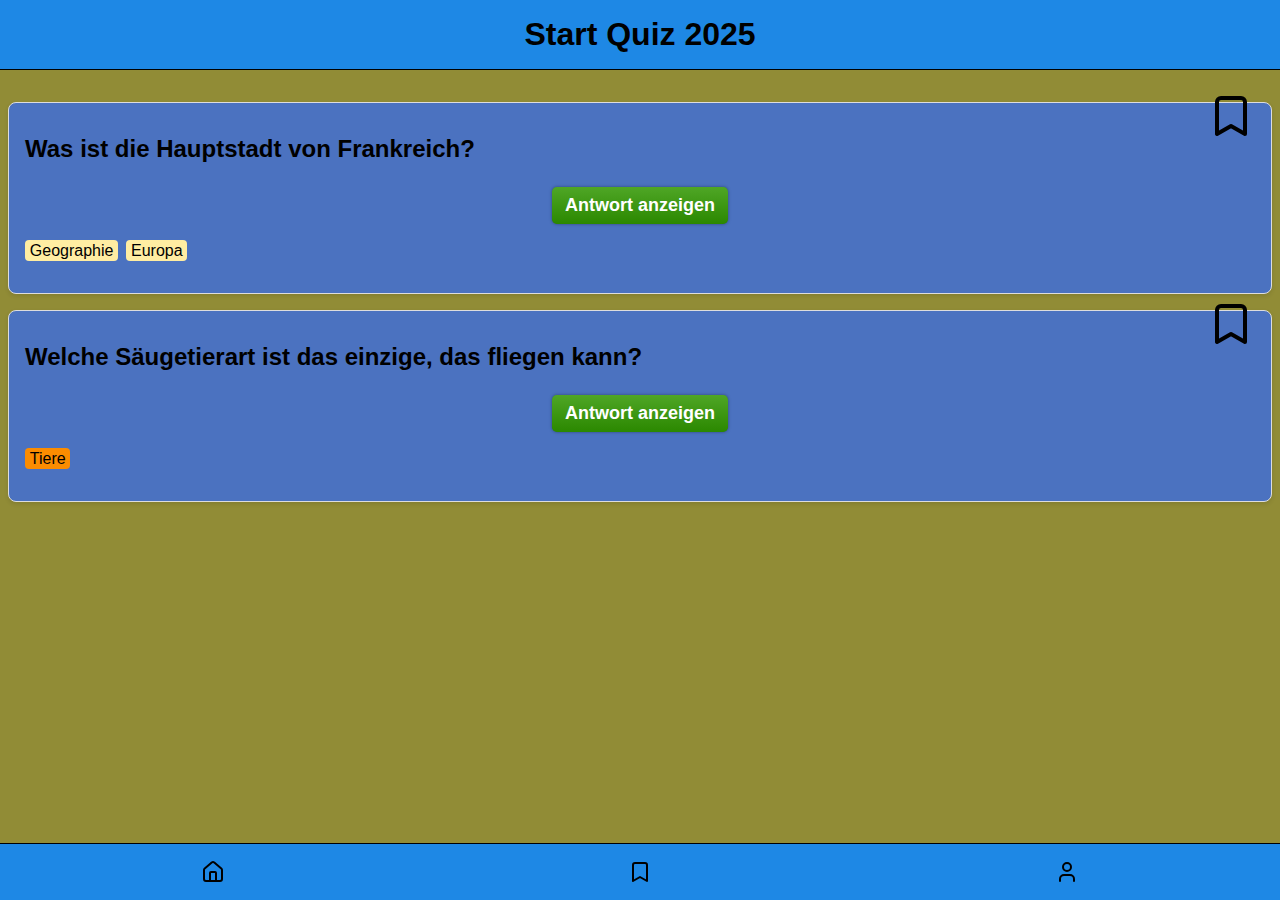
==== index.html @ 4fda11f4 "not finished event Listner" ====
<!DOCTYPE html>
<html lang="de">
	<head>
		<meta charset="UTF-8" />
		<meta name="viewport" content="width=device-width, initial-scale=1.0" />
		<title>Quiz App</title>
		<link rel="stylesheet" href="./css/styles.css" />
		<script src="./js/index.js" defer></script>
	</head>
	<!-- https://github.com/wd-bootcamp/ber-web-25-1-recap-project-1/blob/main/styles/styles.css -->
	<body class="layout">
		<header class="layout__heading">
			<h1>Start Quiz 2025</h1>
		</header>

		<main>
			<ul class="layout__card-list">
				<li>
					<article class="card">
						<h2 class="card__question">
							Was ist die Hauptstadt von Frankreich?
						</h2>
						<!-- <label for="answer-frankreich" class="sr-only"
								>Antwort auf die Frage: Was ist die Hauptstadt von
								Frankreich?</label
							>
							<input
								type="text"
								id="answer-frankreich"
								class="card-answer-field"
								placeholder="Ihre Antwort"
								aria-label="Antwort auf die Frage: Was ist die Hauptstadt von Frankreich?"
							/> -->
						<button
							class="card__button btn"
							data-js="btn-show-answer"
							data-js-questionId="card-1"
						>
							Antwort anzeigen
						</button>
						<div
							class="card__answer"
							data-js="answer-shown"
							data-js-answerId="card-1"
						>
							Paris
						</div>

						<ul class="card-list">
							<li class="card-list__item card-list__item--geographie">
								Geographie
							</li>
							<li class="card-list__item card-list__item--geographie">
								Europa
							</li>
						</ul>

						<button
							class="bookmark"
							data-js="btn-bookmark"
							title="Bookmark this card"
						>
							<!-- bookmark__icon---active -->
							<svg
								class="bookmark__icon"
								data-js="svgElement"
								data-js="bookmarked"
								xmlns="http://www.w3.org/2000/svg"
								width="24"
								height="24"
								viewBox="0 0 24 24"
								fill="none"
								stroke="currentColor"
								stroke-width="2"
								stroke-linecap="round"
								stroke-linejoin="round"
							>
								<path d="m19 21-7-4-7 4V5a2 2 0 0 1 2-2h10a2 2 0 0 1 2 2v16z" />
							</svg>
						</button>
					</article>
				</li>
				<li>
					<article class="card">
						<h2 class="card__question">
							Welche Säugetierart ist das einzige, das fliegen kann?
						</h2>
						<label for="answer-saeugetier" class="sr-only">
							Antwort auf die Frage: Welche Säugetierart ist das einzige, das
							fliegen kann?
						</label>
						<!-- <input
							type="text"
							id="answer-saeugetier"
							class="card-answer-field"
							placeholder="Ihre Antwort"
							aria-label="Antwort auf die Frage: Welche Säugetierart ist das einzige, das fliegen kann?"
						/> -->
						<button
							class="card__button btn"
							data-js="btn-show-answer"
							data-js-questionId="card-2"
						>
							Antwort anzeigen
						</button>
						<div
							class="card__answer"
							data-js="answer-shown"
							data-js-answerId="card-2"
						>
							Fledermaus
						</div>

						<ul class="card-list">
							<li class="card-list__item card-list__item--tiere">Tiere</li>
						</ul>

						<button
							class="bookmark"
							data-js="btn-bookmark"
							title="Bookmark this card"
						>
							<!-- bookmark__icon---active -->
							<svg
								class="bookmark__icon"
								data-js="svgElement"
								xmlns="http://www.w3.org/2000/svg"
								width="24"
								height="24"
								viewBox="0 0 24 24"
								fill="none"
								stroke="currentColor"
								stroke-width="2"
								stroke-linecap="round"
								stroke-linejoin="round"
							>
								<path d="m19 21-7-4-7 4V5a2 2 0 0 1 2-2h10a2 2 0 0 1 2 2v16z" />
							</svg>
						</button>
					</article>
				</li>
			</ul>

			<!-- <section class="quiz-section">
					<div class="card">
						<h2 class="card-title">Was ist die Hauptstadt von Frankreich?</h2>
						<label for="answer-france" class="sr-only"
							>Antwort auf die Frage: Was ist die Hauptstadt von
							Frankreich?</label
						>
						<input
							type="text"
							id="answer-frankreich"
							class="card-answer-field"
							placeholder="Ihre Antwort"
							aria-label="Antwort auf die Frage: Was ist die Hauptstadt von Frankreich?"
						/>
						<div class="card-category">
							<span class="card__tag card__tag--geographie">Geographie</span>
							<span class="card__tag card__tag--geographie">Europa</span>
						</div>
					</div>
				</section>
				<section class="quiz-section">
					<div class="card">
						<h2 class="card-title">
							In welchem Film spielt Leonardo DiCaprio den Charakter "Dom Cobb",
							der in die Träume anderer Menschen eindringen kann?
						</h2>
						<label for="answer-france" class="sr-only"
							>In welchem Film spielt Leonardo DiCaprio den Charakter "Dom
							Cobb", der in die Träume anderer Menschen eindringen kann?</label
						>
						<input
							type="text"
							id="answer-film"
							class="card-answer-field"
							placeholder="Ihre Antwort"
							aria-label="In welchem Film spielt Leonardo DiCaprio den Charakter 'Dom
							Cobb', der in die Träume anderer Menschen eindringen kann?"
						/>
						<div class="card-category">
							<span class="card__tag card__tag--filme">Film</span>
							<span class="card__tag card__tag--actor">Schauspieler</span>
						</div>
					</div>
				</section>
				<section class="quiz-section">
					<div class="card">
						<h2 class="card-title">
							Welche Säugetierart ist das einzige, das fliegen kann?
						</h2>
						<label for="answer-saeugetier" class="sr-only"
							>Welche Säugetierart ist das einzige, das fliegen kann?</label
						>
						<input
							type="text"
							id="answer-saeugetier"
							class="card-answer-field"
							placeholder="Ihre Antwort"
							aria-label="Antwort auf die Frage: Welche Säugetierart ist das einzige, das fliegen kann?"
						/>
						<div class="card-category">
							<span class="card__tag card__tag--tiere">Tierwelt</span>
						</div>
					</div>
				</section> -->
		</main>

		<nav class="layout__navigation">
			<ul class="nav">
				<li class="nav__item">
					<a class="nav__link nav__link--active" href="/" title="Home">
						<svg
							xmlns="http://www.w3.org/2000/svg"
							width="24"
							height="24"
							viewBox="0 0 24 24"
							fill="none"
							stroke="currentColor"
							stroke-width="2"
							stroke-linecap="round"
							stroke-linejoin="round"
							class="lucide lucide-house"
						>
							<path id="home" d="M15 21v-8a1 1 0 0 0-1-1h-4a1 1 0 0 0-1 1v8" />
							<path
								d="M3 10a2 2 0 0 1 .709-1.528l7-5.999a2 2 0 0 1 2.582 0l7 5.999A2 2 0 0 1 21 10v9a2 2 0 0 1-2 2H5a2 2 0 0 1-2-2z"
							/>
						</svg>
					</a>
				</li>
				<li class="nav__item">
					<a class="nav__link" href="/bookmarks.html" title="Bookmarks">
						<svg
							xmlns="http://www.w3.org/2000/svg"
							width="24"
							height="24"
							viewBox="0 0 24 24"
							fill="none"
							stroke="currentColor"
							stroke-width="2"
							stroke-linecap="round"
							stroke-linejoin="round"
							class="lucide lucide-bookmark"
						>
							<path d="m19 21-7-4-7 4V5a2 2 0 0 1 2-2h10a2 2 0 0 1 2 2v16z" />
						</svg>
					</a>
				</li>
				<li class="nav__item">
					<a
						class="nav__link"
						class="nav__link"
						href="/profile.html"
						title="Profile"
					>
						<svg
							xmlns="http://www.w3.org/2000/svg"
							width="24"
							height="24"
							viewBox="0 0 24 24"
							fill="none"
							stroke="currentColor"
							stroke-width="2"
							stroke-linecap="round"
							stroke-linejoin="round"
							class="lucide lucide-user"
						>
							<path d="M19 21v-2a4 4 0 0 0-4-4H9a4 4 0 0 0-4 4v2" />
							<circle cx="12" cy="7" r="4" />
						</svg>
					</a>
				</li>
			</ul>
		</nav>
	</body>
</html>
---- css/styles.css ----
@import "global.css";
@import "components/layout.css";
@import "components/button.css";
/* @import "components/card.css"; */
@import "components/cards.css";
@import "components/navigation.css";
@import "components/bookmark.css";
@import "components/tag-list.css";


/* 
@import "./components/profile.css";
@import "./components/counter.css";
@import "./components/dark-mode.css"; */
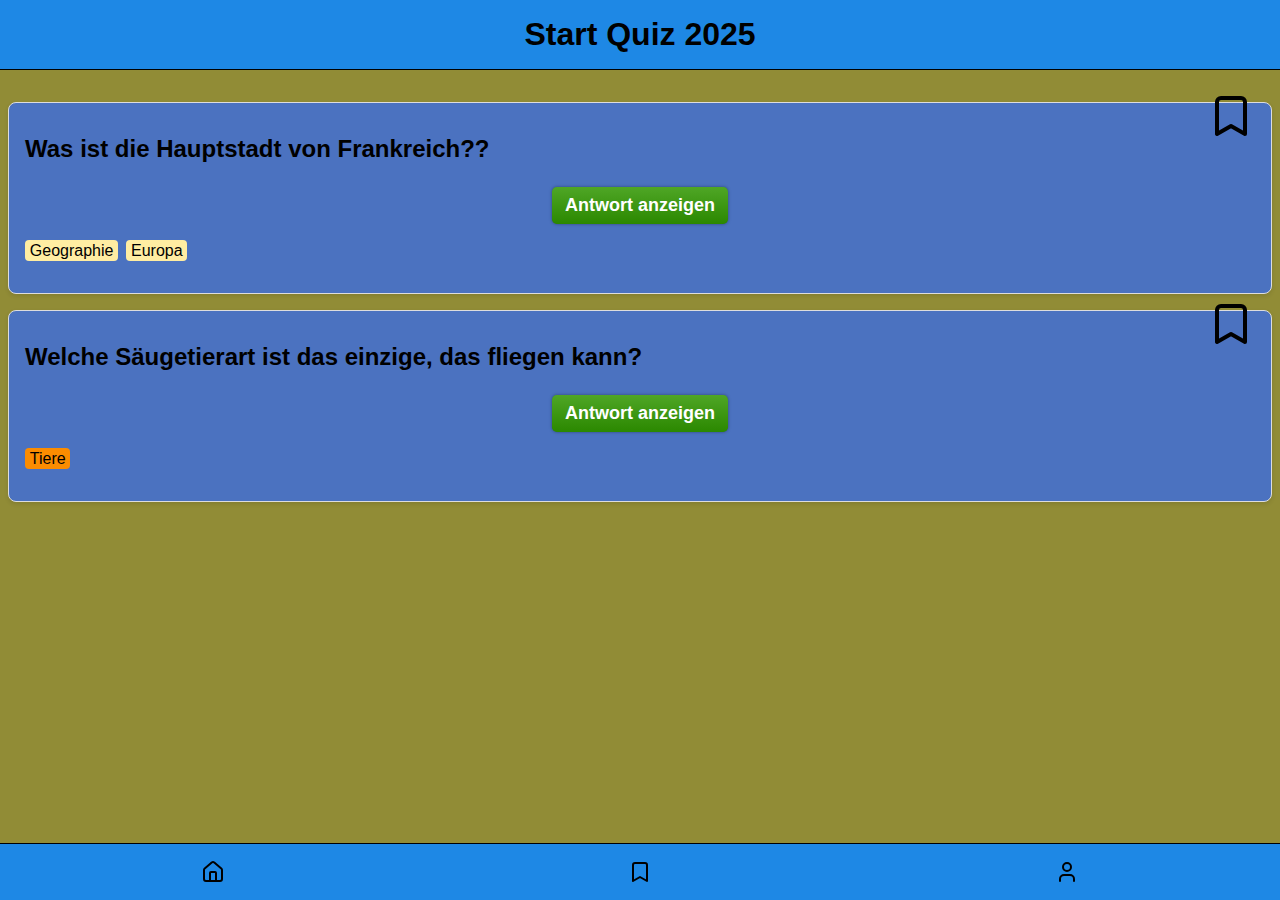
==== commit 5a689419: "Test" ====
--- a/index.html
+++ b/index.html
@@ -18,7 +18,7 @@
 				<li>
 					<article class="card">
 						<h2 class="card__question">
-							Was ist die Hauptstadt von Frankreich?
+							Was ist die Hauptstadt von Frankreich??
 						</h2>
 						<!-- <label for="answer-frankreich" class="sr-only"
 								>Antwort auf die Frage: Was ist die Hauptstadt von
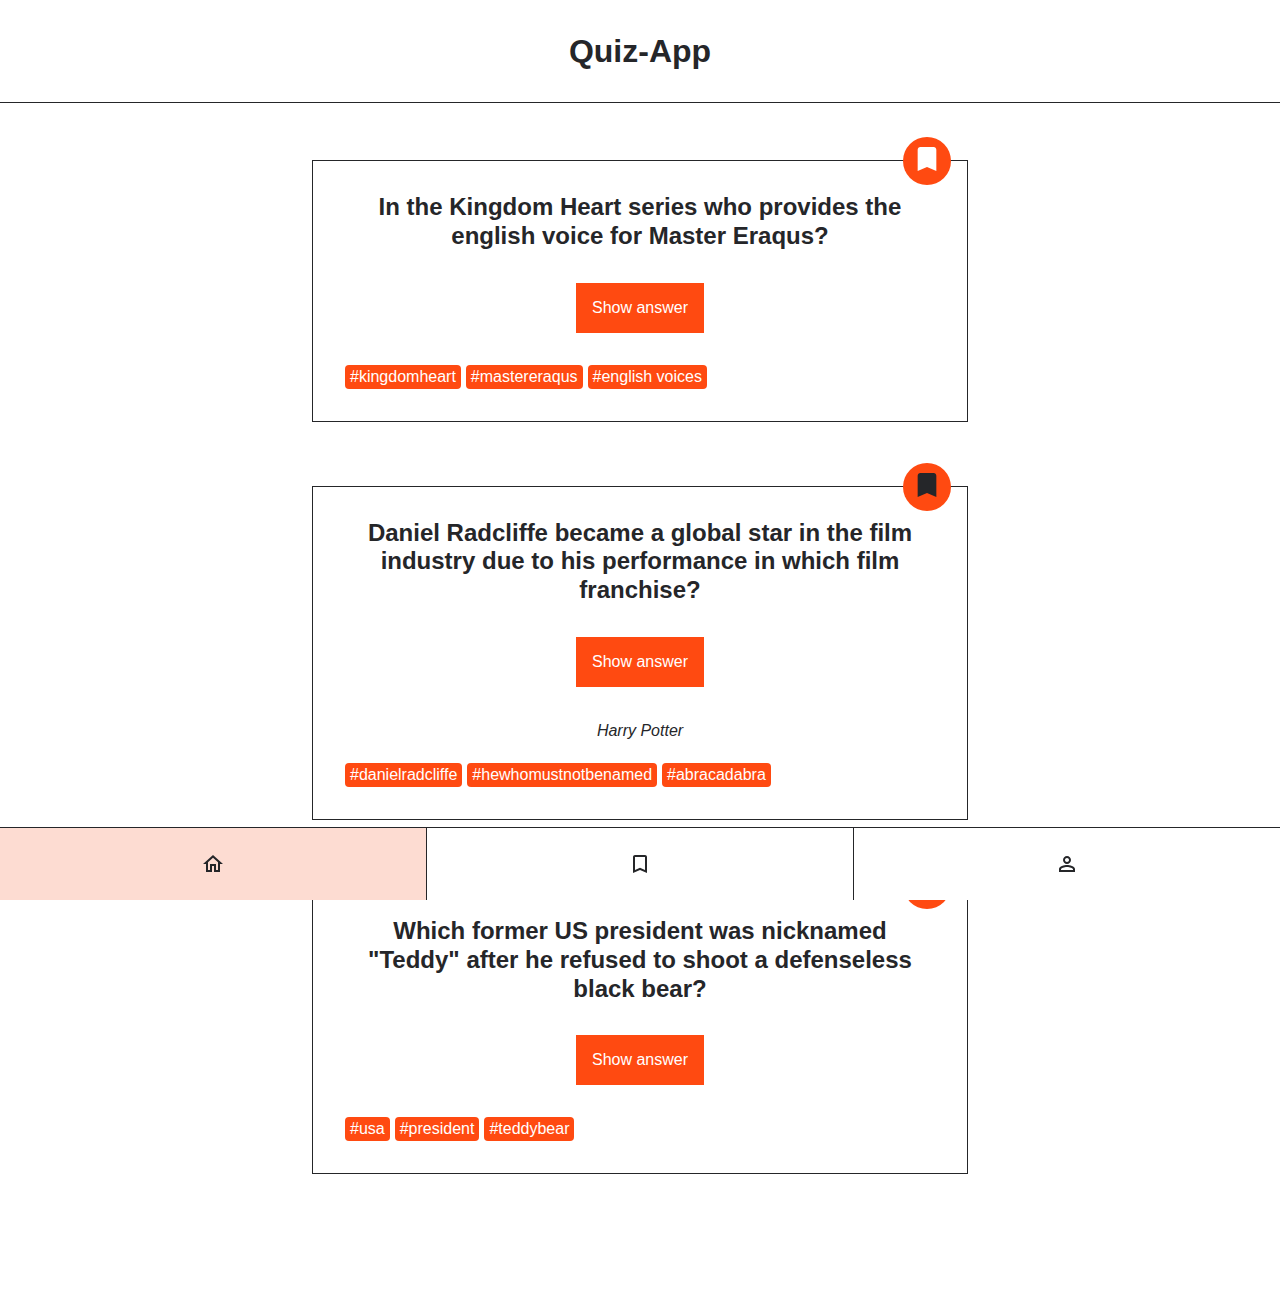
==== commit 9c4427c1: "Add initial project structure with styles, components, and configuration files" ====
--- a/index.html
+++ b/index.html
@@ -1,278 +1,181 @@
 <!DOCTYPE html>
-<html lang="de">
-	<head>
-		<meta charset="UTF-8" />
-		<meta name="viewport" content="width=device-width, initial-scale=1.0" />
-		<title>Quiz App</title>
-		<link rel="stylesheet" href="./css/styles.css" />
-		<script src="./js/index.js" defer></script>
-	</head>
-	<!-- https://github.com/wd-bootcamp/ber-web-25-1-recap-project-1/blob/main/styles/styles.css -->
-	<body class="layout">
-		<header class="layout__heading">
-			<h1>Start Quiz 2025</h1>
-		</header>
+<html lang="en">
+  <head>
+    <meta charset="UTF-8" />
+    <meta http-equiv="X-UA-Compatible" content="IE=edge" />
+    <meta name="viewport" content="width=device-width, initial-scale=1.0" />
+    <title>Quiz-App</title>
+    <link rel="stylesheet" href="./styles.css" />
+  </head>
+  <body>
+    <header class="header">
+      <h1 class="header__title">Quiz-App</h1>
+    </header>
+    <main>
+      <ul class="card-list">
+        <!--
+                FIRST CARD
+              -->
+        <li class="card-list__item">
+          <article class="card">
+            <h2 class="card__question">
+              In the Kingdom Heart series who provides the english voice for
+              Master Eraqus?
+            </h2>
+            <button class="card__button-answer" type="button">
+              Show answer
+            </button>
+            <p class="card__answer">Mark Hamill</p>
+            <ul class="card__tag-list">
+              <li class="card__tag-list-item">#kingdomheart</li>
+              <li class="card__tag-list-item">#mastereraqus</li>
+              <li class="card__tag-list-item">#english voices</li>
+            </ul>
+            <div class="card__button-bookmark">
+              <button class="bookmark" aria-label="bookmark" type="button">
+                <svg
+                  class="bookmark__icon"
+                  xmlns="http://www.w3.org/2000/svg"
+                  viewbox="0 0 24 24"
+                >
+                  <path
+                    d="M17 3H7c-1.1 0-2 .9-2 2v16l7-3 7 3V5c0-1.1-.9-2-2-2z"
+                  />
+                </svg>
+              </button>
+            </div>
+          </article>
+        </li>
+        <!--
+                SECOND CARD
+              -->
+        <li class="card-list__item">
+          <article class="card">
+            <h2 class="card__question">
+              Daniel Radcliffe became a global star in the film industry due to
+              his performance in which film franchise?
+            </h2>
+            <button class="card__button-answer" type="button">
+              Show answer
+            </button>
+            <p class="card__answer card__answer--active">Harry Potter</p>
+            <ul class="card__tag-list">
+              <li class="card__tag-list-item">#danielradcliffe</li>
+              <li class="card__tag-list-item">#hewhomustnotbenamed</li>
+              <li class="card__tag-list-item">#abracadabra</li>
+            </ul>
+            <div class="card__button-bookmark">
+              <button
+                class="bookmark bookmark--active"
+                aria-label="bookmark"
+                type="button"
+              >
+                <svg
+                  class="bookmark__icon"
+                  xmlns="http://www.w3.org/2000/svg"
+                  viewbox="0 0 24 24"
+                >
+                  <path
+                    d="M17 3H7c-1.1 0-2 .9-2 2v16l7-3 7 3V5c0-1.1-.9-2-2-2z"
+                  />
+                </svg>
+              </button>
+            </div>
+          </article>
+        </li>
+        <!--
+                THIRD CARD
+              -->
+        <li class="card-list__item">
+          <article class="card">
+            <h2 class="card__question">
+              Which former US president was nicknamed &quot;Teddy&quot; after he
+              refused to shoot a defenseless black bear?
+            </h2>
+            <button class="card__button-answer" type="button">
+              Show answer
+            </button>
+            <p class="card__answer">Theodore Roosevelt</p>
+            <ul class="card__tag-list">
+              <li class="card__tag-list-item">#usa</li>
+              <li class="card__tag-list-item">#president</li>
+              <li class="card__tag-list-item">#teddybear</li>
+            </ul>
+            <div class="card__button-bookmark">
+              <button class="bookmark" aria-label="bookmark" type="button">
+                <svg
+                  class="bookmark__icon"
+                  xmlns="http://www.w3.org/2000/svg"
+                  viewbox="0 0 24 24"
+                >
+                  <path
+                    d="M17 3H7c-1.1 0-2 .9-2 2v16l7-3 7 3V5c0-1.1-.9-2-2-2z"
+                  />
+                </svg>
+              </button>
+            </div>
+          </article>
+        </li>
+      </ul>
+    </main>
 
-		<main>
-			<ul class="layout__card-list">
-				<li>
-					<article class="card">
-						<h2 class="card__question">
-							Was ist die Hauptstadt von Frankreich??
-						</h2>
-						<!-- <label for="answer-frankreich" class="sr-only"
-								>Antwort auf die Frage: Was ist die Hauptstadt von
-								Frankreich?</label
-							>
-							<input
-								type="text"
-								id="answer-frankreich"
-								class="card-answer-field"
-								placeholder="Ihre Antwort"
-								aria-label="Antwort auf die Frage: Was ist die Hauptstadt von Frankreich?"
-							/> -->
-						<button
-							class="card__button btn"
-							data-js="btn-show-answer"
-							data-js-questionId="card-1"
-						>
-							Antwort anzeigen
-						</button>
-						<div
-							class="card__answer"
-							data-js="answer-shown"
-							data-js-answerId="card-1"
-						>
-							Paris
-						</div>
-
-						<ul class="card-list">
-							<li class="card-list__item card-list__item--geographie">
-								Geographie
-							</li>
-							<li class="card-list__item card-list__item--geographie">
-								Europa
-							</li>
-						</ul>
-
-						<button
-							class="bookmark"
-							data-js="btn-bookmark"
-							title="Bookmark this card"
-						>
-							<!-- bookmark__icon---active -->
-							<svg
-								class="bookmark__icon"
-								data-js="svgElement"
-								data-js="bookmarked"
-								xmlns="http://www.w3.org/2000/svg"
-								width="24"
-								height="24"
-								viewBox="0 0 24 24"
-								fill="none"
-								stroke="currentColor"
-								stroke-width="2"
-								stroke-linecap="round"
-								stroke-linejoin="round"
-							>
-								<path d="m19 21-7-4-7 4V5a2 2 0 0 1 2-2h10a2 2 0 0 1 2 2v16z" />
-							</svg>
-						</button>
-					</article>
-				</li>
-				<li>
-					<article class="card">
-						<h2 class="card__question">
-							Welche Säugetierart ist das einzige, das fliegen kann?
-						</h2>
-						<label for="answer-saeugetier" class="sr-only">
-							Antwort auf die Frage: Welche Säugetierart ist das einzige, das
-							fliegen kann?
-						</label>
-						<!-- <input
-							type="text"
-							id="answer-saeugetier"
-							class="card-answer-field"
-							placeholder="Ihre Antwort"
-							aria-label="Antwort auf die Frage: Welche Säugetierart ist das einzige, das fliegen kann?"
-						/> -->
-						<button
-							class="card__button btn"
-							data-js="btn-show-answer"
-							data-js-questionId="card-2"
-						>
-							Antwort anzeigen
-						</button>
-						<div
-							class="card__answer"
-							data-js="answer-shown"
-							data-js-answerId="card-2"
-						>
-							Fledermaus
-						</div>
-
-						<ul class="card-list">
-							<li class="card-list__item card-list__item--tiere">Tiere</li>
-						</ul>
-
-						<button
-							class="bookmark"
-							data-js="btn-bookmark"
-							title="Bookmark this card"
-						>
-							<!-- bookmark__icon---active -->
-							<svg
-								class="bookmark__icon"
-								data-js="svgElement"
-								xmlns="http://www.w3.org/2000/svg"
-								width="24"
-								height="24"
-								viewBox="0 0 24 24"
-								fill="none"
-								stroke="currentColor"
-								stroke-width="2"
-								stroke-linecap="round"
-								stroke-linejoin="round"
-							>
-								<path d="m19 21-7-4-7 4V5a2 2 0 0 1 2-2h10a2 2 0 0 1 2 2v16z" />
-							</svg>
-						</button>
-					</article>
-				</li>
-			</ul>
-
-			<!-- <section class="quiz-section">
-					<div class="card">
-						<h2 class="card-title">Was ist die Hauptstadt von Frankreich?</h2>
-						<label for="answer-france" class="sr-only"
-							>Antwort auf die Frage: Was ist die Hauptstadt von
-							Frankreich?</label
-						>
-						<input
-							type="text"
-							id="answer-frankreich"
-							class="card-answer-field"
-							placeholder="Ihre Antwort"
-							aria-label="Antwort auf die Frage: Was ist die Hauptstadt von Frankreich?"
-						/>
-						<div class="card-category">
-							<span class="card__tag card__tag--geographie">Geographie</span>
-							<span class="card__tag card__tag--geographie">Europa</span>
-						</div>
-					</div>
-				</section>
-				<section class="quiz-section">
-					<div class="card">
-						<h2 class="card-title">
-							In welchem Film spielt Leonardo DiCaprio den Charakter "Dom Cobb",
-							der in die Träume anderer Menschen eindringen kann?
-						</h2>
-						<label for="answer-france" class="sr-only"
-							>In welchem Film spielt Leonardo DiCaprio den Charakter "Dom
-							Cobb", der in die Träume anderer Menschen eindringen kann?</label
-						>
-						<input
-							type="text"
-							id="answer-film"
-							class="card-answer-field"
-							placeholder="Ihre Antwort"
-							aria-label="In welchem Film spielt Leonardo DiCaprio den Charakter 'Dom
-							Cobb', der in die Träume anderer Menschen eindringen kann?"
-						/>
-						<div class="card-category">
-							<span class="card__tag card__tag--filme">Film</span>
-							<span class="card__tag card__tag--actor">Schauspieler</span>
-						</div>
-					</div>
-				</section>
-				<section class="quiz-section">
-					<div class="card">
-						<h2 class="card-title">
-							Welche Säugetierart ist das einzige, das fliegen kann?
-						</h2>
-						<label for="answer-saeugetier" class="sr-only"
-							>Welche Säugetierart ist das einzige, das fliegen kann?</label
-						>
-						<input
-							type="text"
-							id="answer-saeugetier"
-							class="card-answer-field"
-							placeholder="Ihre Antwort"
-							aria-label="Antwort auf die Frage: Welche Säugetierart ist das einzige, das fliegen kann?"
-						/>
-						<div class="card-category">
-							<span class="card__tag card__tag--tiere">Tierwelt</span>
-						</div>
-					</div>
-				</section> -->
-		</main>
-
-		<nav class="layout__navigation">
-			<ul class="nav">
-				<li class="nav__item">
-					<a class="nav__link nav__link--active" href="/" title="Home">
-						<svg
-							xmlns="http://www.w3.org/2000/svg"
-							width="24"
-							height="24"
-							viewBox="0 0 24 24"
-							fill="none"
-							stroke="currentColor"
-							stroke-width="2"
-							stroke-linecap="round"
-							stroke-linejoin="round"
-							class="lucide lucide-house"
-						>
-							<path id="home" d="M15 21v-8a1 1 0 0 0-1-1h-4a1 1 0 0 0-1 1v8" />
-							<path
-								d="M3 10a2 2 0 0 1 .709-1.528l7-5.999a2 2 0 0 1 2.582 0l7 5.999A2 2 0 0 1 21 10v9a2 2 0 0 1-2 2H5a2 2 0 0 1-2-2z"
-							/>
-						</svg>
-					</a>
-				</li>
-				<li class="nav__item">
-					<a class="nav__link" href="/bookmarks.html" title="Bookmarks">
-						<svg
-							xmlns="http://www.w3.org/2000/svg"
-							width="24"
-							height="24"
-							viewBox="0 0 24 24"
-							fill="none"
-							stroke="currentColor"
-							stroke-width="2"
-							stroke-linecap="round"
-							stroke-linejoin="round"
-							class="lucide lucide-bookmark"
-						>
-							<path d="m19 21-7-4-7 4V5a2 2 0 0 1 2-2h10a2 2 0 0 1 2 2v16z" />
-						</svg>
-					</a>
-				</li>
-				<li class="nav__item">
-					<a
-						class="nav__link"
-						class="nav__link"
-						href="/profile.html"
-						title="Profile"
-					>
-						<svg
-							xmlns="http://www.w3.org/2000/svg"
-							width="24"
-							height="24"
-							viewBox="0 0 24 24"
-							fill="none"
-							stroke="currentColor"
-							stroke-width="2"
-							stroke-linecap="round"
-							stroke-linejoin="round"
-							class="lucide lucide-user"
-						>
-							<path d="M19 21v-2a4 4 0 0 0-4-4H9a4 4 0 0 0-4 4v2" />
-							<circle cx="12" cy="7" r="4" />
-						</svg>
-					</a>
-				</li>
-			</ul>
-		</nav>
-	</body>
+    <nav class="navigation">
+      <ul class="navigation__list">
+        <li class="navigation__list-item navigation__list-item--active">
+          <a
+            class="navigation__link"
+            href="index.html"
+            aria-label="go to home page"
+          >
+            <svg
+              xmlns="http://www.w3.org/2000/svg"
+              height="24px"
+              viewbox="0 0 24 24"
+              width="24px"
+            >
+              <path
+                d="M12 5.69l5 4.5V18h-2v-6H9v6H7v-7.81l5-4.5M12 3L2 12h3v8h6v-6h2v6h6v-8h3L12 3z"
+              />
+            </svg>
+          </a>
+        </li>
+        <li class="navigation__list-item">
+          <a
+            class="navigation__link"
+            href="bookmarks.html"
+            aria-label="go to bookmarks page"
+          >
+            <svg
+              xmlns="http://www.w3.org/2000/svg"
+              height="24px"
+              viewbox="0 0 24 24"
+              width="24px"
+            >
+              <path
+                d="M17 3H7c-1.1 0-2 .9-2 2v16l7-3 7 3V5c0-1.1-.9-2-2-2zm0 15l-5-2.18L7 18V5h10v13z"
+              />
+            </svg>
+          </a>
+        </li>
+        <li class="navigation__list-item">
+          <a
+            class="navigation__link"
+            href="profile.html"
+            aria-label="go to profile page"
+          >
+            <svg
+              xmlns="http://www.w3.org/2000/svg"
+              height="24px"
+              viewbox="0 0 24 24"
+              width="24px"
+            >
+              <path
+                d="M12 6c1.1 0 2 .9 2 2s-.9 2-2 2-2-.9-2-2 .9-2 2-2m0 9c2.7 0 5.8 1.29 6 2v1H6v-.99c.2-.72 3.3-2.01 6-2.01m0-11C9.79 4 8 5.79 8 8s1.79 4 4 4 4-1.79 4-4-1.79-4-4-4zm0 9c-2.67 0-8 1.34-8 4v3h16v-3c0-2.66-5.33-4-8-4z"
+              />
+            </svg>
+          </a>
+        </li>
+      </ul>
+    </nav>
+  </body>
 </html>
--- a/styles.css
+++ b/styles.css
@@ -0,0 +1,9 @@
+@import "./global.css";
+
+@import "./components/bookmark/bookmark.css";
+@import "./components/card-list/card-list.css";
+@import "./components/card/card.css";
+@import "./components/header/header.css";
+@import "./components/navigation/navigation.css";
+@import "./components/profile/profile.css";
+@import "./components/counter-list/counter-list.css";
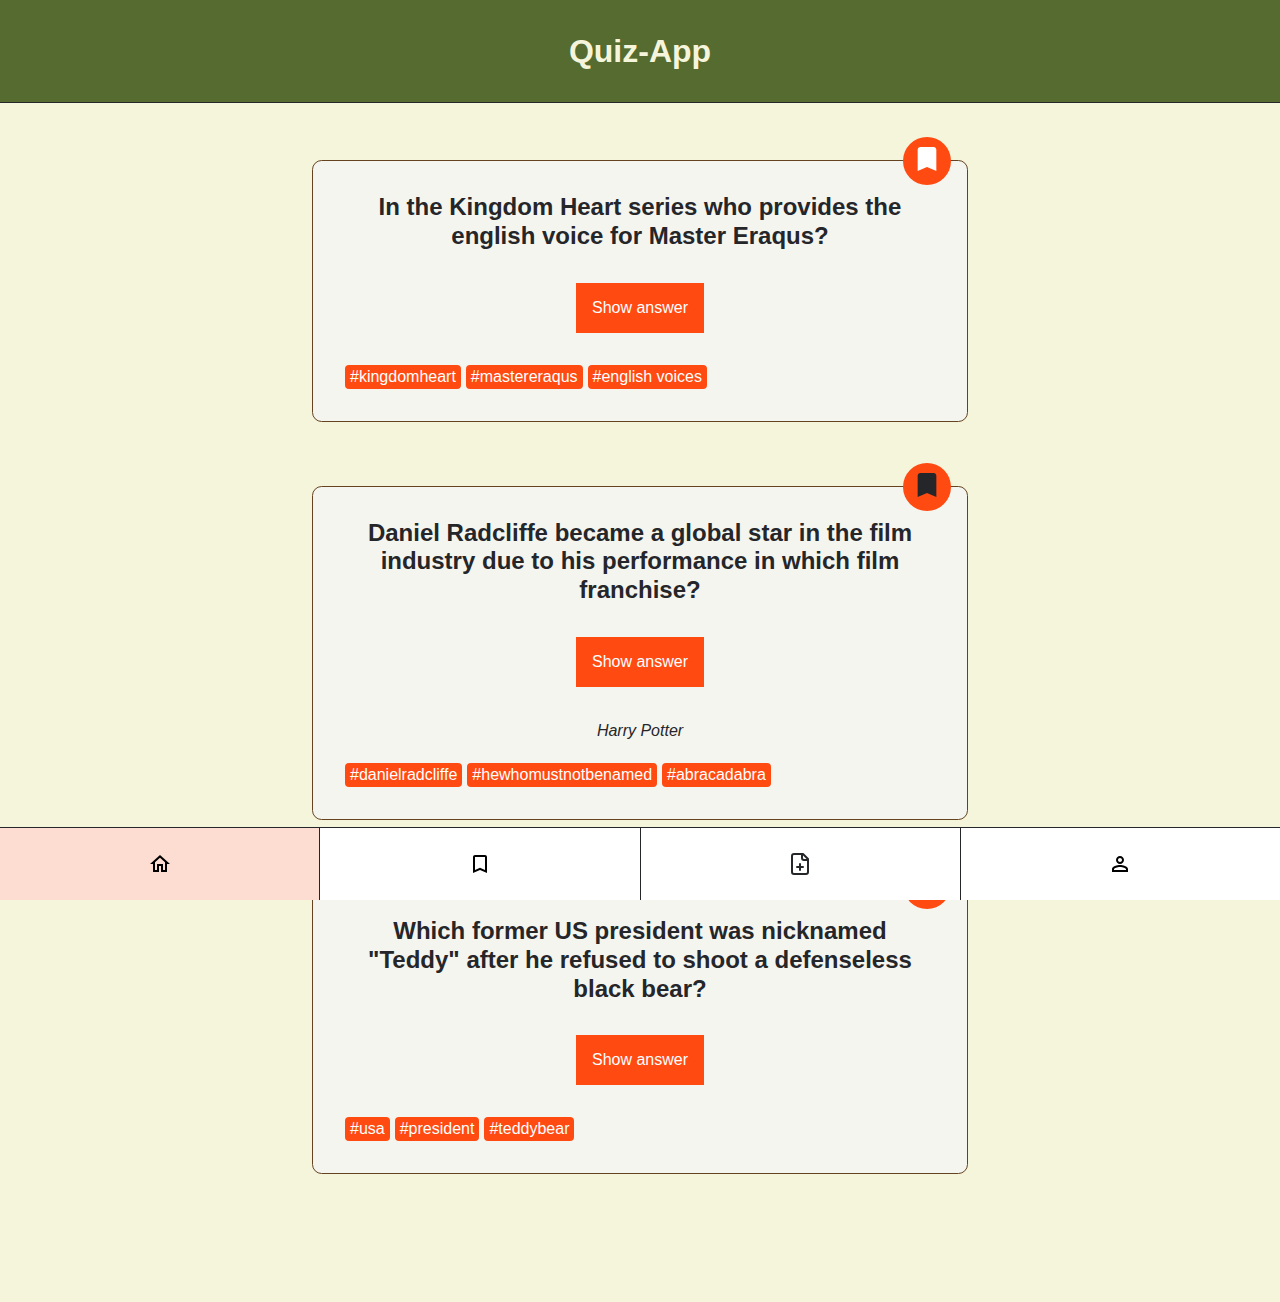
==== commit 616a6e02: "Add new card creation page and update navigation links" ====
--- a/index.html
+++ b/index.html
@@ -1,181 +1,218 @@
 <!DOCTYPE html>
 <html lang="en">
-  <head>
-    <meta charset="UTF-8" />
-    <meta http-equiv="X-UA-Compatible" content="IE=edge" />
-    <meta name="viewport" content="width=device-width, initial-scale=1.0" />
-    <title>Quiz-App</title>
-    <link rel="stylesheet" href="./styles.css" />
-  </head>
-  <body>
-    <header class="header">
-      <h1 class="header__title">Quiz-App</h1>
-    </header>
-    <main>
-      <ul class="card-list">
-        <!--
+	<head>
+		<meta charset="UTF-8" />
+		<meta http-equiv="X-UA-Compatible" content="IE=edge" />
+		<meta name="viewport" content="width=device-width, initial-scale=1.0" />
+		<title>Quiz-App Part 2</title>
+		<link rel="stylesheet" href="./styles.css" />
+		<script src="index.js" defer></script>
+	</head>
+	<body>
+		<header class="header">
+			<h1 class="header__title">Quiz-App</h1>
+		</header>
+		<main>
+			<ul class="card-list">
+				<!--
                 FIRST CARD
               -->
-        <li class="card-list__item">
-          <article class="card">
-            <h2 class="card__question">
-              In the Kingdom Heart series who provides the english voice for
-              Master Eraqus?
-            </h2>
-            <button class="card__button-answer" type="button">
-              Show answer
-            </button>
-            <p class="card__answer">Mark Hamill</p>
-            <ul class="card__tag-list">
-              <li class="card__tag-list-item">#kingdomheart</li>
-              <li class="card__tag-list-item">#mastereraqus</li>
-              <li class="card__tag-list-item">#english voices</li>
-            </ul>
-            <div class="card__button-bookmark">
-              <button class="bookmark" aria-label="bookmark" type="button">
-                <svg
-                  class="bookmark__icon"
-                  xmlns="http://www.w3.org/2000/svg"
-                  viewbox="0 0 24 24"
-                >
-                  <path
-                    d="M17 3H7c-1.1 0-2 .9-2 2v16l7-3 7 3V5c0-1.1-.9-2-2-2z"
-                  />
-                </svg>
-              </button>
-            </div>
-          </article>
-        </li>
-        <!--
+				<li class="card-list__item">
+					<article class="card">
+						<h2 class="card__question" data-js="question-card">
+							In the Kingdom Heart series who provides the english voice for
+							Master Eraqus?
+						</h2>
+						<button
+							class="card__button-answer"
+							type="button"
+							data-js="btn-show-answer"
+						>
+							Show answer
+						</button>
+						<p class="card__answer" data-js="answer-card">Mark Hamill</p>
+						<ul class="card__tag-list">
+							<li class="card__tag-list-item">#kingdomheart</li>
+							<li class="card__tag-list-item">#mastereraqus</li>
+							<li class="card__tag-list-item">#english voices</li>
+						</ul>
+						<div class="card__button-bookmark">
+							<button
+								class="bookmark"
+								aria-label="bookmark"
+								type="button"
+								data-js="btn-bookmark"
+							>
+								<svg
+									class="bookmark__icon"
+									xmlns="http://www.w3.org/2000/svg"
+									viewbox="0 0 24 24"
+								>
+									<path
+										d="M17 3H7c-1.1 0-2 .9-2 2v16l7-3 7 3V5c0-1.1-.9-2-2-2z"
+									/>
+								</svg>
+							</button>
+						</div>
+					</article>
+				</li>
+				<!--
                 SECOND CARD
               -->
-        <li class="card-list__item">
-          <article class="card">
-            <h2 class="card__question">
-              Daniel Radcliffe became a global star in the film industry due to
-              his performance in which film franchise?
-            </h2>
-            <button class="card__button-answer" type="button">
-              Show answer
-            </button>
-            <p class="card__answer card__answer--active">Harry Potter</p>
-            <ul class="card__tag-list">
-              <li class="card__tag-list-item">#danielradcliffe</li>
-              <li class="card__tag-list-item">#hewhomustnotbenamed</li>
-              <li class="card__tag-list-item">#abracadabra</li>
-            </ul>
-            <div class="card__button-bookmark">
-              <button
-                class="bookmark bookmark--active"
-                aria-label="bookmark"
-                type="button"
-              >
-                <svg
-                  class="bookmark__icon"
-                  xmlns="http://www.w3.org/2000/svg"
-                  viewbox="0 0 24 24"
-                >
-                  <path
-                    d="M17 3H7c-1.1 0-2 .9-2 2v16l7-3 7 3V5c0-1.1-.9-2-2-2z"
-                  />
-                </svg>
-              </button>
-            </div>
-          </article>
-        </li>
-        <!--
+				<li class="card-list__item">
+					<article class="card">
+						<h2 class="card__question">
+							Daniel Radcliffe became a global star in the film industry due to
+							his performance in which film franchise?
+						</h2>
+						<button class="card__button-answer" type="button">
+							Show answer
+						</button>
+						<p class="card__answer card__answer--active">Harry Potter</p>
+						<ul class="card__tag-list">
+							<li class="card__tag-list-item">#danielradcliffe</li>
+							<li class="card__tag-list-item">#hewhomustnotbenamed</li>
+							<li class="card__tag-list-item">#abracadabra</li>
+						</ul>
+						<div class="card__button-bookmark">
+							<button
+								class="bookmark bookmark--active"
+								aria-label="bookmark"
+								type="button"
+							>
+								<svg
+									class="bookmark__icon"
+									xmlns="http://www.w3.org/2000/svg"
+									viewbox="0 0 24 24"
+								>
+									<path
+										d="M17 3H7c-1.1 0-2 .9-2 2v16l7-3 7 3V5c0-1.1-.9-2-2-2z"
+									/>
+								</svg>
+							</button>
+						</div>
+					</article>
+				</li>
+				<!--
                 THIRD CARD
               -->
-        <li class="card-list__item">
-          <article class="card">
-            <h2 class="card__question">
-              Which former US president was nicknamed &quot;Teddy&quot; after he
-              refused to shoot a defenseless black bear?
-            </h2>
-            <button class="card__button-answer" type="button">
-              Show answer
-            </button>
-            <p class="card__answer">Theodore Roosevelt</p>
-            <ul class="card__tag-list">
-              <li class="card__tag-list-item">#usa</li>
-              <li class="card__tag-list-item">#president</li>
-              <li class="card__tag-list-item">#teddybear</li>
-            </ul>
-            <div class="card__button-bookmark">
-              <button class="bookmark" aria-label="bookmark" type="button">
-                <svg
-                  class="bookmark__icon"
-                  xmlns="http://www.w3.org/2000/svg"
-                  viewbox="0 0 24 24"
-                >
-                  <path
-                    d="M17 3H7c-1.1 0-2 .9-2 2v16l7-3 7 3V5c0-1.1-.9-2-2-2z"
-                  />
-                </svg>
-              </button>
-            </div>
-          </article>
-        </li>
-      </ul>
-    </main>
+				<li class="card-list__item">
+					<article class="card">
+						<h2 class="card__question">
+							Which former US president was nicknamed &quot;Teddy&quot; after he
+							refused to shoot a defenseless black bear?
+						</h2>
+						<button class="card__button-answer" type="button">
+							Show answer
+						</button>
+						<p class="card__answer">Theodore Roosevelt</p>
+						<ul class="card__tag-list">
+							<li class="card__tag-list-item">#usa</li>
+							<li class="card__tag-list-item">#president</li>
+							<li class="card__tag-list-item">#teddybear</li>
+						</ul>
+						<div class="card__button-bookmark">
+							<button class="bookmark" aria-label="bookmark" type="button">
+								<svg
+									class="bookmark__icon"
+									xmlns="http://www.w3.org/2000/svg"
+									viewbox="0 0 24 24"
+								>
+									<path
+										d="M17 3H7c-1.1 0-2 .9-2 2v16l7-3 7 3V5c0-1.1-.9-2-2-2z"
+									/>
+								</svg>
+							</button>
+						</div>
+					</article>
+				</li>
+			</ul>
+		</main>
 
-    <nav class="navigation">
-      <ul class="navigation__list">
-        <li class="navigation__list-item navigation__list-item--active">
-          <a
-            class="navigation__link"
-            href="index.html"
-            aria-label="go to home page"
-          >
-            <svg
-              xmlns="http://www.w3.org/2000/svg"
-              height="24px"
-              viewbox="0 0 24 24"
-              width="24px"
-            >
-              <path
-                d="M12 5.69l5 4.5V18h-2v-6H9v6H7v-7.81l5-4.5M12 3L2 12h3v8h6v-6h2v6h6v-8h3L12 3z"
-              />
-            </svg>
-          </a>
-        </li>
-        <li class="navigation__list-item">
-          <a
-            class="navigation__link"
-            href="bookmarks.html"
-            aria-label="go to bookmarks page"
-          >
-            <svg
-              xmlns="http://www.w3.org/2000/svg"
-              height="24px"
-              viewbox="0 0 24 24"
-              width="24px"
-            >
-              <path
-                d="M17 3H7c-1.1 0-2 .9-2 2v16l7-3 7 3V5c0-1.1-.9-2-2-2zm0 15l-5-2.18L7 18V5h10v13z"
-              />
-            </svg>
-          </a>
-        </li>
-        <li class="navigation__list-item">
-          <a
-            class="navigation__link"
-            href="profile.html"
-            aria-label="go to profile page"
-          >
-            <svg
-              xmlns="http://www.w3.org/2000/svg"
-              height="24px"
-              viewbox="0 0 24 24"
-              width="24px"
-            >
-              <path
-                d="M12 6c1.1 0 2 .9 2 2s-.9 2-2 2-2-.9-2-2 .9-2 2-2m0 9c2.7 0 5.8 1.29 6 2v1H6v-.99c.2-.72 3.3-2.01 6-2.01m0-11C9.79 4 8 5.79 8 8s1.79 4 4 4 4-1.79 4-4-1.79-4-4-4zm0 9c-2.67 0-8 1.34-8 4v3h16v-3c0-2.66-5.33-4-8-4z"
-              />
-            </svg>
-          </a>
-        </li>
-      </ul>
-    </nav>
-  </body>
+		<nav class="navigation">
+			<ul class="navigation__list">
+				<li class="navigation__list-item navigation__list-item--active">
+					<a
+						class="navigation__link"
+						href="index.html"
+						aria-label="go to home page"
+					>
+						<svg
+							xmlns="http://www.w3.org/2000/svg"
+							height="24px"
+							viewbox="0 0 24 24"
+							width="24px"
+						>
+							<path
+								d="M12 5.69l5 4.5V18h-2v-6H9v6H7v-7.81l5-4.5M12 3L2 12h3v8h6v-6h2v6h6v-8h3L12 3z"
+							/>
+						</svg>
+					</a>
+				</li>
+				<li class="navigation__list-item">
+					<a
+						class="navigation__link"
+						href="bookmarks.html"
+						aria-label="go to bookmarks page"
+					>
+						<svg
+							xmlns="http://www.w3.org/2000/svg"
+							height="24px"
+							viewbox="0 0 24 24"
+							width="24px"
+						>
+							<path
+								d="M17 3H7c-1.1 0-2 .9-2 2v16l7-3 7 3V5c0-1.1-.9-2-2-2zm0 15l-5-2.18L7 18V5h10v13z"
+							/>
+						</svg>
+					</a>
+				</li>
+				<li class="navigation__list-item">
+					<a
+						class="navigation__link"
+						href="newcard.html"
+						aria-label="Create a new card"
+					>
+						<svg
+							xmlns="http://www.w3.org/2000/svg"
+							width="24"
+							height="24"
+							viewBox="0 0 24 24"
+							fill="none"
+							stroke="currentColor"
+							stroke-width="2"
+							stroke-linecap="round"
+							stroke-linejoin="round"
+							class="lucide lucide-file-plus"
+						>
+							<path
+								d="M15 2H6a2 2 0 0 0-2 2v16a2 2 0 0 0 2 2h12a2 2 0 0 0 2-2V7Z"
+							/>
+							<path d="M14 2v4a2 2 0 0 0 2 2h4" />
+							<path d="M9 15h6" />
+							<path d="M12 18v-6" />
+						</svg>
+					</a>
+				</li>
+				<li class="navigation__list-item">
+					<a
+						class="navigation__link"
+						href="profile.html"
+						aria-label="go to profile page"
+					>
+						<svg
+							xmlns="http://www.w3.org/2000/svg"
+							height="24px"
+							viewbox="0 0 24 24"
+							width="24px"
+						>
+							<path
+								d="M12 6c1.1 0 2 .9 2 2s-.9 2-2 2-2-.9-2-2 .9-2 2-2m0 9c2.7 0 5.8 1.29 6 2v1H6v-.99c.2-.72 3.3-2.01 6-2.01m0-11C9.79 4 8 5.79 8 8s1.79 4 4 4 4-1.79 4-4-1.79-4-4-4zm0 9c-2.67 0-8 1.34-8 4v3h16v-3c0-2.66-5.33-4-8-4z"
+							/>
+						</svg>
+					</a>
+				</li>
+			</ul>
+		</nav>
+	</body>
 </html>
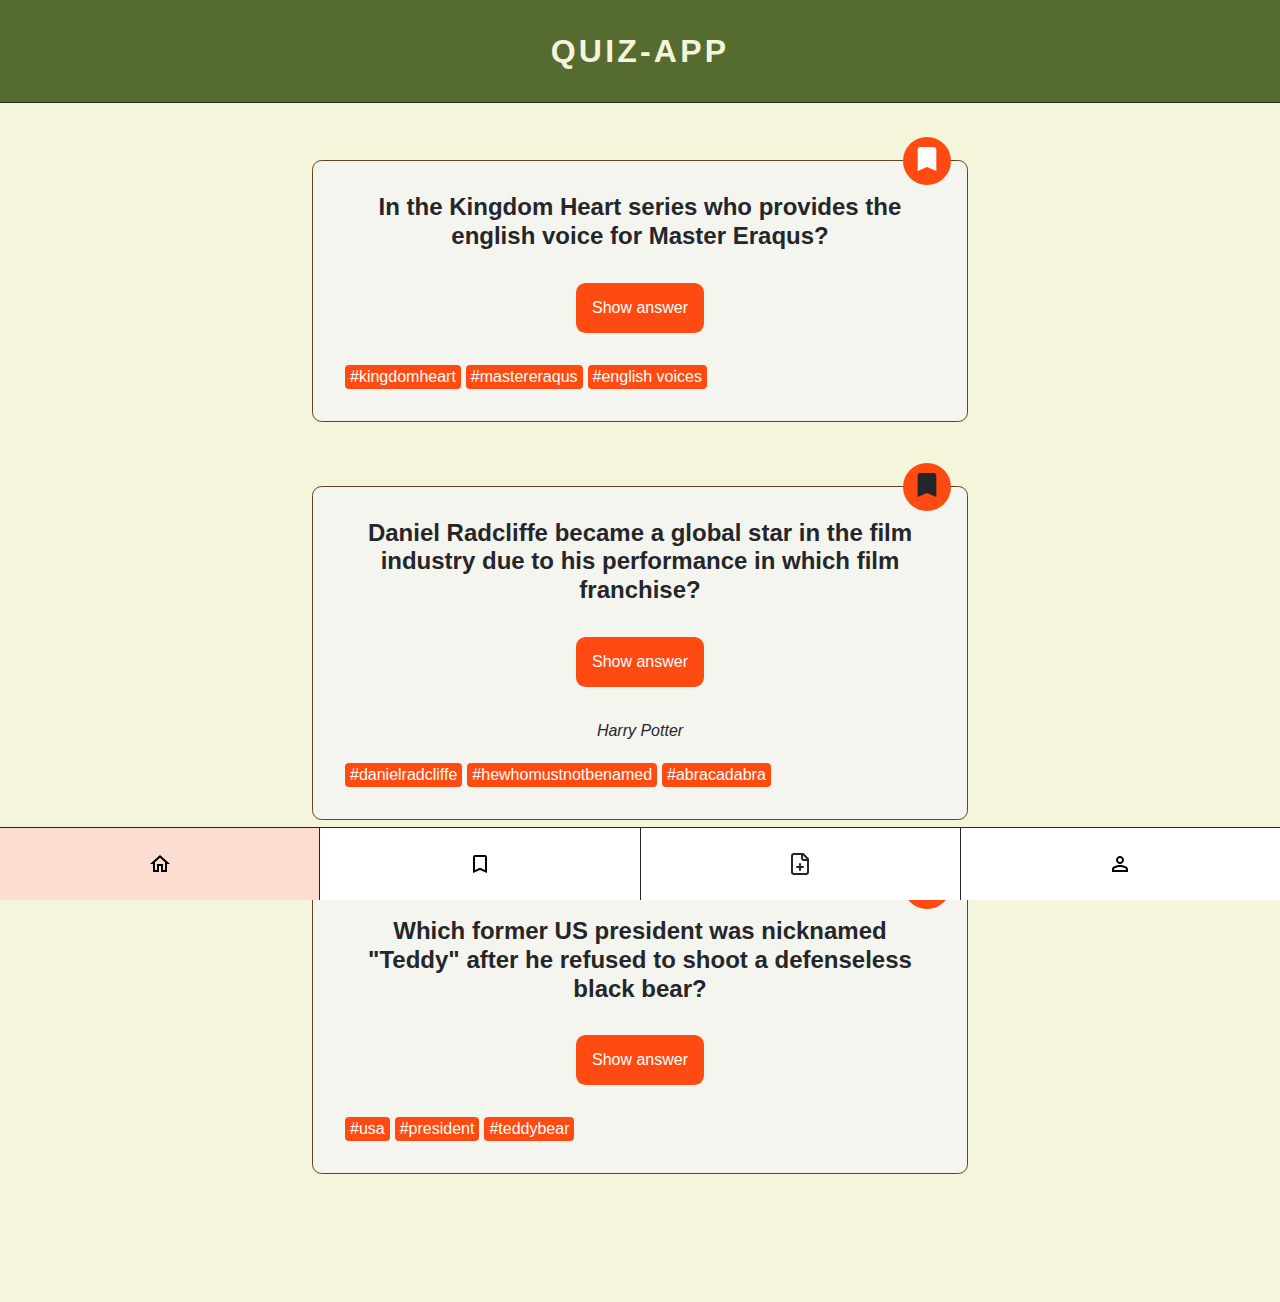
==== commit 9d58e242: "Change script tag to use type="module" for index.js" ====
--- a/index.html
+++ b/index.html
@@ -6,9 +6,10 @@
 		<meta name="viewport" content="width=device-width, initial-scale=1.0" />
 		<title>Quiz-App Part 2</title>
 		<link rel="stylesheet" href="./styles.css" />
-		<script src="index.js" defer></script>
+		<script type="module" src="index.js" defer></script>
 	</head>
 	<body>
+		<!-- https://github.com/wd-bootcamp/web-exercises/tree/main/sessions/recap-project-2/example-implementation -->
 		<header class="header">
 			<h1 class="header__title">Quiz-App</h1>
 		</header>
--- a/styles.css
+++ b/styles.css
@@ -3,6 +3,7 @@
 @import "./components/bookmark/bookmark.css";
 @import "./components/card-list/card-list.css";
 @import "./components/card/card.css";
+@import "./components/card-create/card-create.css";
 @import "./components/header/header.css";
 @import "./components/navigation/navigation.css";
 @import "./components/profile/profile.css";
